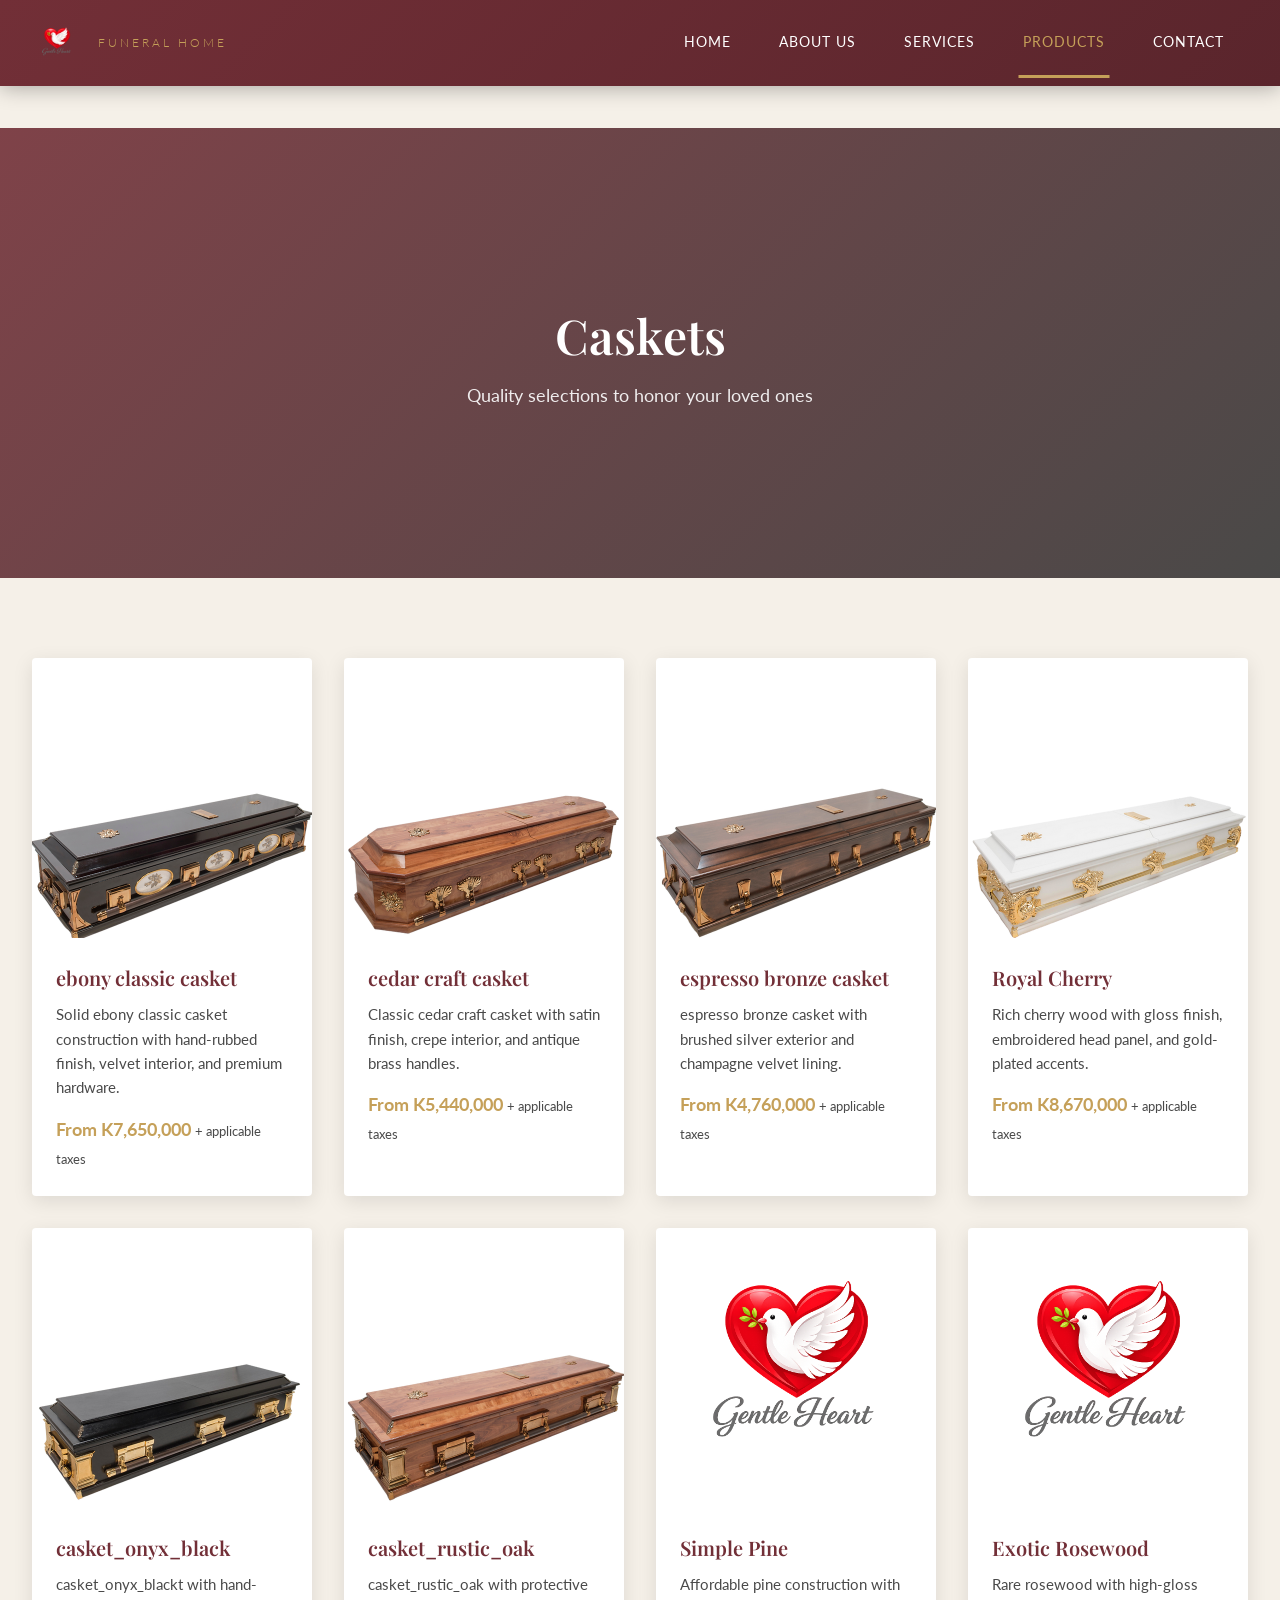
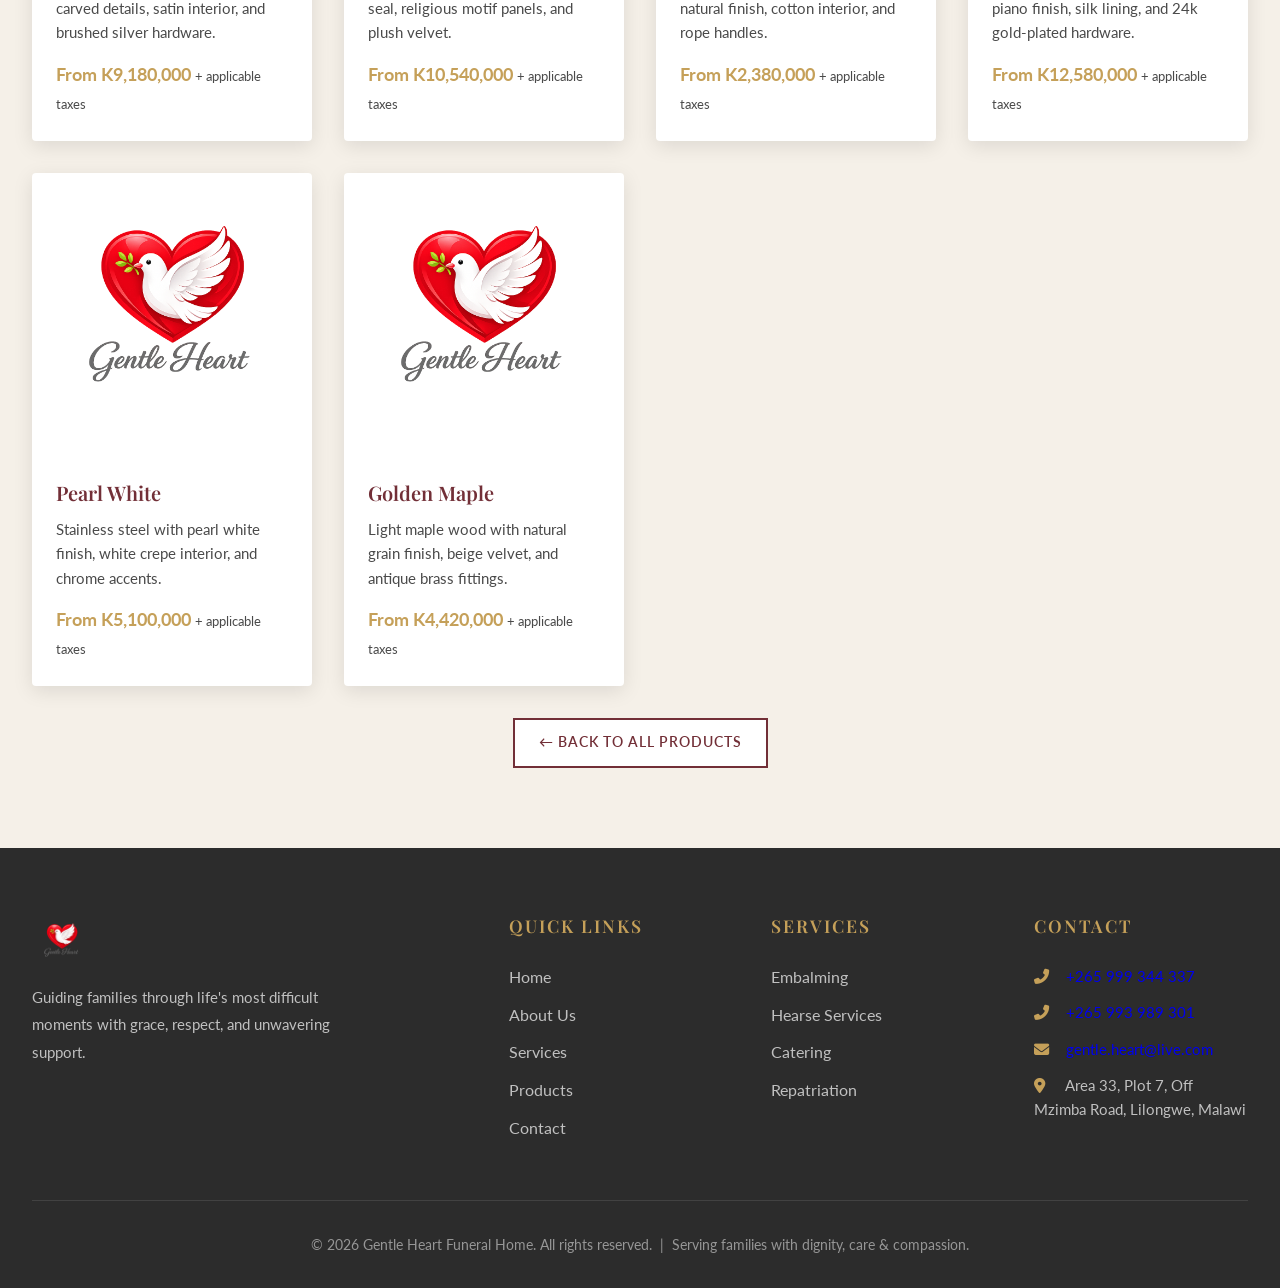
==== caskets.html @ 88a9ce93 "Add files via upload" ====
<!DOCTYPE html>
<html lang="en">
<head>
    <meta charset="UTF-8">
    <meta name="viewport" content="width=device-width, initial-scale=1.0">
    <title>Caskets | Gentle Heart Funeral Home</title>
    <meta name="description" content="Browse our caskets selection. Quality products to honor your loved ones. Gentle Heart Funeral Home, Lilongwe, Malawi.">
    <link href="https://fonts.googleapis.com/css2?family=Playfair+Display:wght@400;500;600;700&family=Lato:wght@300;400;700&display=swap" rel="stylesheet">
    <link rel="stylesheet" href="https://cdnjs.cloudflare.com/ajax/libs/font-awesome/6.4.0/css/all.min.css">
    <link rel="stylesheet" href="style.css">
</head>
<body>

    <!-- ===== QUICK CONTACT BAR ===== -->
    <div class="quick-contact" role="banner">
        <i class="fas fa-phone-alt" aria-hidden="true"></i>
        24-Hour Emergency: <a href="tel:+265999344337">+265 999 344 337</a>
        &nbsp;|&nbsp;
        <i class="fas fa-phone-alt" aria-hidden="true"></i>
        <a href="tel:+265993989301">+265 993 989 301</a>
        &nbsp;|&nbsp;
        <i class="fas fa-envelope" aria-hidden="true"></i>
        <a href="mailto:gentle.heart@live.com">gentle.heart@live.com</a>
    </div>

    <!-- ===== NAVIGATION ===== -->
    <nav class="navbar" role="navigation" aria-label="Main navigation">
        <div class="nav-container">
            <a href="index.html" class="nav-logo" aria-label="Go to Home">
                <img src="logo.png" alt="Gentle Heart Funeral Home Logo" class="nav-logo-img">
                <div class="nav-logo-text">
                    <span>Funeral Home</span>
                </div>
            </a>
            <button class="mobile-menu-btn" onclick="toggleMobileMenu()" aria-label="Toggle navigation menu" aria-expanded="false">
                <i class="fas fa-bars" aria-hidden="true"></i>
            </button>
            <ul class="nav-links" id="navLinks" role="menubar">
                <li role="none"><a href="index.html" role="menuitem" class="">Home</a></li>
                <li role="none"><a href="about.html" role="menuitem" class="">About Us</a></li>
                <li role="none"><a href="services.html" role="menuitem" class="">Services</a></li>
                <li role="none"><a href="products.html" role="menuitem" class="active">Products</a></li>
                <li role="none"><a href="contact.html" role="menuitem" class="">Contact</a></li>
            </ul>
        </div>
    </nav>

    <!-- ===== MAIN CONTENT ===== -->
    
<main role="main">

        <div class="products-hero">
            <div>
                <h1 id="products-title">Caskets</h1>
                <p>Quality selections to honor your loved ones</p>
            </div>
        </div>

        <section class="section" aria-labelledby="caskets-heading">
            <h2 id="caskets-heading" class="sr-only">Caskets</h2>
            <div class="product-category active" role="region">
                <div class="product-grid">
<div class="product-item">
                        <img src="images/casket_ebony_classic.png" alt="Imperial Mahogany casket with rich dark wood finish and brass hardware" loading="lazy" onerror="this.src='https://images.unsplash.com/photo-1544816155-12df9643f363?w=600'">
                        <div class="product-info">
                            <h4>ebony classic casket</h4>
                            <p>Solid ebony classic casket construction with hand-rubbed finish, velvet interior, and premium hardware.</p>
                            <span class="product-price">From K7,650,000 <small>+ applicable taxes</small></span>
                        </div>
                    </div>
                    <div class="product-item">
                        <img src="images/casket_cedar_craft.png" alt="Premier White Oak casket with satin finish and antique brass handles" loading="lazy" onerror="this.src='https://images.unsplash.com/photo-1505576391880-b3f9d713dc4f?w=600'">
                        <div class="product-info">
                            <h4>cedar craft casket</h4>
                            <p>Classic cedar craft casket with satin finish, crepe interior, and antique brass handles.</p>
                            <span class="product-price">From K5,440,000 <small>+ applicable taxes</small></span>
                        </div>
                    </div>
                    <div class="product-item">
                        <img src="images/casket_espresso_bronze.png" alt="Silver Mist Steel casket with brushed silver finish" loading="lazy" onerror="this.src='https://images.unsplash.com/photo-1583912267550-9c9e5f7dfd3f?w=600'">
                        <div class="product-info">
                            <h4>espresso bronze casket</h4>
                            <p>espresso bronze casket with brushed silver exterior and champagne velvet lining.</p>
                            <span class="product-price">From K4,760,000 <small>+ applicable taxes</small></span>
                        </div>
                    </div>
                    <div class="product-item">
                        <img src="images/casket_ivory_gold.png" alt="Royal Cherry casket with rich cherry wood and gold-plated accents" loading="lazy" onerror="this.src='https://images.unsplash.com/photo-1505576391880-b3f9d713dc4f?w=600'">
                        <div class="product-info">
                            <h4>Royal Cherry</h4>
                            <p>Rich cherry wood with gloss finish, embroidered head panel, and gold-plated accents.</p>
                            <span class="product-price">From K8,670,000 <small>+ applicable taxes</small></span>
                        </div>
                    </div>
                    <div class="product-item">
                        <img src="images/casket_onyx_black.png" alt="Heritage Walnut casket with deep brown finish and silver hardware" loading="lazy" onerror="this.src='https://images.unsplash.com/photo-1544816155-12df9643f363?w=600&auto=format&fit=crop&q=80'">
                        <div class="product-info">
                            <h4>casket_onyx_black</h4>
                            <p>casket_onyx_blackt with hand-carved details, satin interior, and brushed silver hardware.</p>
                            <span class="product-price">From K9,180,000 <small>+ applicable taxes</small></span>
                        </div>
                    </div>
                    <div class="product-item">
                        <img src="images/casket_rustic_oak.png" alt="Eternal Bronze casket with copper-bronze finish and religious motifs" loading="lazy" onerror="this.src='https://images.unsplash.com/photo-1583912267550-9c9e5f7dfd3f?w=600&auto=format&fit=crop&q=80'">
                        <div class="product-info">
                            <h4>casket_rustic_oak</h4>
                            <p>casket_rustic_oak with protective seal, religious motif panels, and plush velvet.</p>
                            <span class="product-price">From K10,540,000 <small>+ applicable taxes</small></span>
                        </div>
                    </div>
                    <div class="product-item">
                        <img src="images/logo.png" alt="Simple Pine casket with natural wood grain and rope handles" loading="lazy" onerror="this.src='https://images.unsplash.com/photo-1505576391880-b3f9d713dc4f?w=600&auto=format&fit=crop&q=80'">
                        <div class="product-info">
                            <h4>Simple Pine</h4>
                            <p>Affordable pine construction with natural finish, cotton interior, and rope handles.</p>
                            <span class="product-price">From K2,380,000 <small>+ applicable taxes</small></span>
                        </div>
                    </div>
                    <div class="product-item">
                        <img src="images/logo.png" alt="Exotic Rosewood casket with rare wood grain and gold handles" loading="lazy" onerror="this.src='https://images.unsplash.com/photo-1544816155-12df9643f363?w=600&auto=format&fit=crop&q=80'">
                        <div class="product-info">
                            <h4>Exotic Rosewood</h4>
                            <p>Rare rosewood with high-gloss piano finish, silk lining, and 24k gold-plated hardware.</p>
                            <span class="product-price">From K12,580,000 <small>+ applicable taxes</small></span>
                        </div>
                    </div>
                    <div class="product-item">
                        <img src="images/logo.png" alt="Pearl White casket with pristine white finish and chrome accents" loading="lazy" onerror="this.src='https://images.unsplash.com/photo-1583912267550-9c9e5f7dfd3f?w=600&auto=format&fit=crop&q=80'">
                        <div class="product-info">
                            <h4>Pearl White</h4>
                            <p>Stainless steel with pearl white finish, white crepe interior, and chrome accents.</p>
                            <span class="product-price">From K5,100,000 <small>+ applicable taxes</small></span>
                        </div>
                    </div>
                    <div class="product-item">
                        <img src="images/logo.png" alt="Golden Maple casket with light wood finish and brass fittings" loading="lazy" onerror="this.src='https://images.unsplash.com/photo-1505576391880-b3f9d713dc4f?w=600&auto=format&fit=crop&q=80'">
                        <div class="product-info">
                            <h4>Golden Maple</h4>
                            <p>Light maple wood with natural grain finish, beige velvet, and antique brass fittings.</p>
                            <span class="product-price">From K4,420,000 <small>+ applicable taxes</small></span>
                        </div>
                    </div>
                </div>
                </div>
            </div>
            <div style="text-align: center; margin-top: 2rem;">
                <a href="products.html" class="product-tab" style="display: inline-block; text-decoration: none; padding: 0.75rem 1.5rem;">&larr; Back to All Products</a>
            </div>
        </section>

    </main>


    <!-- ===== FOOTER ===== -->
    <footer class="footer" role="contentinfo">
        <div class="footer-content">
            <div class="footer-brand">
                <img src="logo.png" alt="Gentle Heart Funeral Home Logo" style="height: 60px; width: auto; margin-bottom: 12px;">
                <p>Guiding families through life's most difficult moments with grace, respect, and unwavering support.</p>
            </div>
            <div>
                <h4>Quick Links</h4>
                <ul class="footer-links">
                    <li><a href="index.html">Home</a></li>
                    <li><a href="about.html">About Us</a></li>
                    <li><a href="services.html">Services</a></li>
                    <li><a href="products.html">Products</a></li>
                    <li><a href="contact.html">Contact</a></li>
                </ul>
            </div>
            <div>
                <h4>Services</h4>
                <ul class="footer-links">
                    <li><a href="services.html">Embalming</a></li>
                    <li><a href="services.html">Hearse Services</a></li>
                    <li><a href="services.html">Catering</a></li>
                    <li><a href="services.html">Repatriation</a></li>
                </ul>
            </div>
            <div>
                <h4>Contact</h4>
                <div class="footer-contact">
                    <p><i class="fas fa-phone-alt" aria-hidden="true"></i> <a href="tel:+265999344337">+265 999 344 337</a></p>
                    <p><i class="fas fa-phone-alt" aria-hidden="true"></i> <a href="tel:+265993989301">+265 993 989 301</a></p>
                    <p><i class="fas fa-envelope" aria-hidden="true"></i> <a href="mailto:gentle.heart@live.com">gentle.heart@live.com</a></p>
                    <p><i class="fas fa-map-marker-alt" aria-hidden="true"></i> Area 33, Plot 7, Off Mzimba Road, Lilongwe, Malawi</p>
                </div>
            </div>
        </div>
        <div class="footer-bottom">
            &copy; 2026 Gentle Heart Funeral Home. All rights reserved. &nbsp;|&nbsp; Serving families with dignity, care &amp; compassion.
        </div>
    </footer>

    <script>
        /**
         * Toggle mobile navigation menu
         */
        function toggleMobileMenu() {
            const navLinks = document.getElementById('navLinks');
            const menuBtn = document.querySelector('.mobile-menu-btn');
            if (navLinks) {
                const isActive = navLinks.classList.toggle('active');
                if (menuBtn) {
                    menuBtn.setAttribute('aria-expanded', isActive ? 'true' : 'false');
                }
            }
        }

        // Close mobile menu on escape key
        document.addEventListener('keydown', function(event) {
            if (event.key === 'Escape') {
                const navLinks = document.getElementById('navLinks');
                if (navLinks && navLinks.classList.contains('active')) {
                    navLinks.classList.remove('active');
                    const menuBtn = document.querySelector('.mobile-menu-btn');
                    if (menuBtn) {
                        menuBtn.setAttribute('aria-expanded', 'false');
                    }
                }
            }
        });


    </script>
</body>
</html>
---- style.css ----
/* ===== CSS Variables ===== */
:root {
    --burgundy: #722F37;
    --burgundy-dark: #5a252c;
    --burgundy-light: #8B3A42;
    --gold: #C5A059;
    --gold-light: #D4B76A;
    --cream: #F5F0E8;
    --cream-dark: #E8E0D4;
    --charcoal: #2C2C2C;
    --charcoal-light: #4A4A4A;
    --white: #FFFFFF;
    --shadow: rgba(0,0,0,0.1);
    --transition: 0.3s ease;
    --border-radius: 0;
    --font-serif: 'Playfair Display', serif;
    --font-sans: 'Lato', sans-serif;
}

/* ===== Reset & Base ===== */
* {
    margin: 0;
    padding: 0;
    box-sizing: border-box;
}

body {
    font-family: var(--font-sans);
    background-color: var(--cream);
    color: var(--charcoal);
    line-height: 1.6;
    overflow-x: hidden;
}

h1, h2, h3, h4, h5, h6 {
    font-family: var(--font-serif);
    font-weight: 600;
}

a {
    text-decoration: none;
}

img {
    max-width: 100%;
    height: auto;
    display: block;
}

/* ===== Utility ===== */
.sr-only {
    position: absolute;
    width: 1px;
    height: 1px;
    padding: 0;
    margin: -1px;
    overflow: hidden;
    clip: rect(0, 0, 0, 0);
    border: 0;
}

/* ===== Logo Images ===== */
.nav-logo img {
    height: 50px;
    width: auto;
    object-fit: contain;
    display: block;
}

.footer-brand img {
    height: 60px;
    width: auto;
    object-fit: contain;
    margin-bottom: 1rem;
    display: block;
}

/* ===== Navigation ===== */
.navbar {
    background: linear-gradient(135deg, var(--burgundy) 0%, var(--burgundy-dark) 100%);
    padding: 0;
    position: fixed;
    width: 100%;
    top: 0;
    z-index: 1000;
    box-shadow: 0 2px 20px rgba(0,0,0,0.3);
}

.nav-container {
    max-width: 1400px;
    margin: 0 auto;
    display: flex;
    justify-content: space-between;
    align-items: center;
    padding: 0.5rem 2rem;
}

.nav-logo {
    display: flex;
    align-items: center;
    gap: 1rem;
    color: var(--white);
}

.nav-logo i {
    font-size: 2rem;
    color: var(--gold);
}

.nav-logo-text {
    color: var(--white);
    font-family: var(--font-serif);
    font-size: 1.5rem;
    font-weight: 600;
}

.nav-logo-text span {
    display: block;
    font-size: 0.75rem;
    font-family: var(--font-sans);
    font-weight: 300;
    letter-spacing: 3px;
    text-transform: uppercase;
    color: var(--gold);
}

.nav-links {
    display: flex;
    list-style: none;
    gap: 0;
}

.nav-links li {
    position: relative;
}

.nav-links a {
    color: var(--white);
    text-decoration: none;
    padding: 1.5rem 1.5rem;
    display: block;
    font-weight: 400;
    letter-spacing: 1px;
    text-transform: uppercase;
    font-size: 0.85rem;
    transition: all var(--transition);
    position: relative;
}

.nav-links a::after {
    content: '';
    position: absolute;
    bottom: 0;
    left: 50%;
    width: 0;
    height: 3px;
    background: var(--gold);
    transition: all var(--transition);
    transform: translateX(-50%);
}

.nav-links a:hover,
.nav-links a.active {
    color: var(--gold);
}

.nav-links a:hover::after,
.nav-links a.active::after {
    width: 70%;
}

/* ===== Mobile Menu ===== */
.mobile-menu-btn {
    display: none;
    background: none;
    border: none;
    color: var(--white);
    font-size: 1.5rem;
    cursor: pointer;
    padding: 0.5rem;
}

/* ===== Main Layout ===== */
main {
    padding-top: 80px;
    min-height: 100vh;
    animation: fadeIn 0.5s ease;
}

@keyframes fadeIn {
    from { opacity: 0; transform: translateY(20px); }
    to { opacity: 1; transform: translateY(0); }
}

/* ===== Quick Contact Bar ===== */
.quick-contact {
    background: var(--burgundy-dark);
    color: var(--white);
    padding: 0.75rem 2rem;
    text-align: center;
    font-size: 0.95rem;
}

.quick-contact a {
    color: var(--gold);
    text-decoration: none;
    font-weight: 700;
}

.quick-contact a:hover {
    text-decoration: underline;
}

/* ===== Hero Section ===== */
.hero {
    background: linear-gradient(135deg, rgba(114, 47, 55, 0.95) 0%, rgba(44, 44, 44, 0.9) 100%),
                url('https://images.unsplash.com/photo-1506905925346-21bda4d32df4?w=1920') center/cover;
    min-height: 90vh;
    display: flex;
    align-items: center;
    justify-content: center;
    text-align: center;
    color: var(--white);
    position: relative;
    overflow: hidden;
}

.hero::before {
    content: '';
    position: absolute;
    top: 0;
    left: 0;
    right: 0;
    bottom: 0;
    background: url("data:image/svg+xml,%3Csvg width='60' height='60' viewBox='0 0 60 60' xmlns='http://www.w3.org/2000/svg'%3E%3Cg fill='none' fill-rule='evenodd'%3E%3Cg fill='%23ffffff' fill-opacity='0.03'%3E%3Cpath d='M36 34v-4h-2v4h-4v2h4v4h2v-4h4v-2h-4zm0-30V0h-2v4h-4v2h4v4h2V6h4V4h-4zM6 34v-4H4v4H0v2h4v4h2v-4h4v-2H6zM6 4V0H4v4H0v2h4v4h2V6h4V4H6z'/%3E%3C/g%3E%3C/g%3E%3C/svg%3E");
    opacity: 0.5;
    pointer-events: none;
}

.hero-content {
    position: relative;
    z-index: 2;
    max-width: 900px;
    padding: 2rem;
}

.hero h1 {
    font-size: clamp(2rem, 5vw, 3.5rem);
    margin-bottom: 1rem;
    font-weight: 700;
    letter-spacing: 2px;
}

.hero h1 span {
    color: var(--gold);
}

.hero p {
    font-size: clamp(1rem, 1.5vw, 1.25rem);
    font-weight: 300;
    margin-bottom: 2rem;
    opacity: 0.9;
    letter-spacing: 1px;
    max-width: 700px;
    margin-left: auto;
    margin-right: auto;
}

.hero-divider {
    width: 100px;
    height: 3px;
    background: var(--gold);
    margin: 1.5rem auto;
}

/* ===== Buttons ===== */
.btn {
    display: inline-block;
    padding: 1rem 2.5rem;
    background: var(--gold);
    color: var(--charcoal);
    text-decoration: none;
    font-weight: 700;
    letter-spacing: 2px;
    text-transform: uppercase;
    border: 2px solid var(--gold);
    transition: all var(--transition);
    cursor: pointer;
    font-size: 0.9rem;
    font-family: var(--font-sans);
}

.btn:hover {
    background: transparent;
    color: var(--gold);
    transform: translateY(-2px);
    box-shadow: 0 10px 30px rgba(0,0,0,0.3);
}

.btn:focus-visible {
    outline: 3px solid var(--gold);
    outline-offset: 2px;
}

.btn-outline {
    background: transparent;
    color: var(--gold);
    margin-left: 1rem;
}

.btn-outline:hover {
    background: var(--gold);
    color: var(--charcoal);
}

.btn-block {
    width: 100%;
}

/* ===== Sections ===== */
.section {
    padding: 5rem 2rem;
    max-width: 1400px;
    margin: 0 auto;
}

.section-header {
    text-align: center;
    margin-bottom: 4rem;
}

.section-header h2 {
    font-size: clamp(1.8rem, 3vw, 2.5rem);
    color: var(--burgundy);
    margin-bottom: 1rem;
    position: relative;
    display: inline-block;
}

.section-header h2::after {
    content: '';
    position: absolute;
    bottom: -10px;
    left: 50%;
    transform: translateX(-50%);
    width: 60px;
    height: 3px;
    background: var(--gold);
}

.section-header p {
    color: var(--charcoal-light);
    font-size: 1.1rem;
    margin-top: 1.5rem;
    max-width: 600px;
    margin-left: auto;
    margin-right: auto;
}

/* ===== Cards Grid ===== */
.cards-grid {
    display: grid;
    grid-template-columns: repeat(auto-fit, minmax(280px, 1fr));
    gap: 2rem;
}

/* ===== Service Cards ===== */
.service-card {
    display: flex;
    flex-direction: column;
    background: var(--white);
    padding: 3rem 2rem;
    text-align: center;
    box-shadow: 0 5px 20px var(--shadow);
    transition: all var(--transition);
    border-top: 4px solid var(--gold);
}

.service-card:hover {
    transform: translateY(-5px);
    box-shadow: 0 15px 40px rgba(0,0,0,0.15);
}

.service-card:focus-within {
    outline: 3px solid var(--gold);
    outline-offset: 2px;
}

.service-icon {
    font-size: 3rem;
    color: var(--burgundy);
    margin-bottom: 1.5rem;
    height: 80px;
    display: flex;
    align-items: center;
    justify-content: center;
}

.service-icon img {
    max-height: 100%;
    width: auto;
    object-fit: contain;
}

.service-card h3 {
    color: var(--burgundy);
    font-size: 1.5rem;
    margin-bottom: 1rem;
}

.service-card p {
    color: var(--charcoal-light);
    line-height: 1.8;
    flex-grow: 1;
}

/* ===== Testimonials ===== */
.testimonials {
    background: var(--white);
    padding: 5rem 2rem;
}

.testimonial-grid {
    display: grid;
    grid-template-columns: repeat(auto-fit, minmax(300px, 1fr));
    gap: 2rem;
    max-width: 1200px;
    margin: 0 auto;
}

.testimonial {
    background: var(--cream);
    padding: 2rem;
    position: relative;
    font-style: italic;
    color: var(--charcoal-light);
    border-radius: 4px;
}

.testimonial::before {
    content: '"';
    font-size: 4rem;
    color: var(--gold);
    position: absolute;
    top: -10px;
    left: 15px;
    font-family: var(--font-serif);
    opacity: 0.5;
    line-height: 1;
}

.testimonial-author {
    margin-top: 1rem;
    font-style: normal;
    font-weight: 700;
    color: var(--burgundy);
}

/* ===== CTA Section ===== */
.cta-section {
    background: linear-gradient(135deg, var(--burgundy) 0%, var(--burgundy-dark) 100%);
    color: var(--white);
    text-align: center;
    padding: 4rem 2rem;
}

.cta-section h2 {
    font-size: clamp(1.8rem, 3vw, 2.5rem);
    margin-bottom: 1rem;
}

.cta-section p {
    font-size: 1.1rem;
    opacity: 0.9;
    margin-bottom: 2rem;
    max-width: 600px;
    margin-left: auto;
    margin-right: auto;
}

.cta-section .btn {
    background: var(--white);
    color: var(--burgundy);
    border-color: var(--white);
}

.cta-section .btn:hover {
    background: transparent;
    color: var(--white);
}

/* ===== Page Heroes ===== */
.about-hero,
.products-hero,
.services-hero,
.contact-hero {
    background: linear-gradient(135deg, rgba(114, 47, 55, 0.9) 0%, rgba(44, 44, 44, 0.85) 100%),
                url('https://images.unsplash.com/photo-1519834785169-98be25ec3f84?w=1920') center/cover;
    min-height: 50vh;
    display: flex;
    align-items: center;
    justify-content: center;
    color: var(--white);
    text-align: center;
    padding: 2rem;
}

.about-hero h1,
.products-hero h1,
.services-hero h1,
.contact-hero h1 {
    font-size: clamp(2rem, 4vw, 3rem);
}

.about-hero p,
.products-hero p,
.services-hero p,
.contact-hero p {
    font-size: 1.1rem;
    opacity: 0.9;
    margin-top: 0.5rem;
}

/* ===== About Content ===== */
.about-content {
    display: grid;
    grid-template-columns: 1fr 1fr;
    gap: 4rem;
    align-items: center;
    max-width: 1200px;
    margin: 0 auto;
    padding: 5rem 2rem;
}

.about-text h3 {
    color: var(--burgundy);
    font-size: clamp(1.5rem, 2.5vw, 2rem);
    margin-bottom: 1.5rem;
}

.about-text p {
    color: var(--charcoal-light);
    line-height: 1.9;
    margin-bottom: 1.5rem;
    font-size: 1.05rem;
}

.about-image {
    position: relative;
}

.about-image img {
    width: 100%;
    box-shadow: 0 20px 40px rgba(0,0,0,0.2);
}

.about-image::before {
    content: '';
    position: absolute;
    top: -20px;
    left: -20px;
    right: 20px;
    bottom: 20px;
    border: 3px solid var(--gold);
    z-index: -1;
}

/* ===== Values Grid ===== */
.values-grid {
    display: grid;
    grid-template-columns: repeat(auto-fit, minmax(200px, 1fr));
    gap: 2rem;
    max-width: 1200px;
    margin: 0 auto;
    padding: 0 2rem 5rem;
}

.value-item {
    text-align: center;
    padding: 2rem;
    background: var(--white);
    box-shadow: 0 5px 15px var(--shadow);
    transition: transform var(--transition);
}

.value-item:hover {
    transform: translateY(-4px);
}

.value-item i {
    font-size: 2.5rem;
    color: var(--gold);
    margin-bottom: 1rem;
}

.value-item h4 {
    color: var(--burgundy);
    margin-bottom: 0.5rem;
}
.values-section {background: var(--white);
padding: 5rem 2rem }

/* ===== Service Detail ===== */
.service-detail {
    display: grid;
    grid-template-columns: 1fr 1fr;
    gap: 4rem;
    align-items: center;
    max-width: 1200px;
    margin: 0 auto;
    padding: 4rem 2rem;
}

.service-detail:nth-child(even) {
    direction: rtl;
}

.service-detail:nth-child(even)>* {
    direction: ltr;
}

.service-detail-img {
    overflow: hidden;
    box-shadow: 0 20px 40px rgba(0,0,0,0.2);
    border-radius: 4px;
}

.service-detail-img img {
    width: 100%;
    height: 400px;
    object-fit: cover;
    transition: transform 0.5s ease;
}

.service-detail:hover .service-detail-img img {
    transform: scale(1.05);
}

.service-detail-content h3 {
    color: var(--burgundy);
    font-size: clamp(1.5rem, 2.5vw, 2rem);
    margin-bottom: 1rem;
}

.service-detail-content p {
    color: var(--charcoal-light);
    line-height: 1.9;
    margin-bottom: 1.5rem;
}

.service-features {
    list-style: none;
}

.service-features li {
    padding: 0.5rem 0;
    color: var(--charcoal-light);
    position: relative;
    padding-left: 1.5rem;
}

.service-features li::before {
    content: '✦';
    position: absolute;
    left: 0;
    color: var(--gold);
}

/* ===== Products ===== */
.product-tabs {
    display: flex;
    justify-content: center;
    gap: 1rem;
    margin-bottom: 3rem;
    flex-wrap: wrap;
}

.product-tab {
    padding: 0.75rem 2rem;
    background: var(--white);
    border: 2px solid var(--burgundy);
    color: var(--burgundy);
    cursor: pointer;
    font-weight: 600;
    letter-spacing: 1px;
    text-transform: uppercase;
    transition: all var(--transition);
    font-family: var(--font-sans);
    font-size: 0.85rem;
}

.product-tab:hover,
.product-tab.active {
    background: var(--burgundy);
    color: var(--white);
}

.product-tab:focus-visible {
    outline: 3px solid var(--gold);
    outline-offset: 2px;
}

.product-category {
    display: none;
}

.product-category.active {
    display: block;
    animation: fadeIn 0.5s ease;
}

.product-grid {
    display: grid;
    grid-template-columns: repeat(auto-fill, minmax(280px, 1fr));
    gap: 2rem;
}

.product-item {
    background: var(--white);
    overflow: hidden;
    box-shadow: 0 5px 20px var(--shadow);
    transition: all var(--transition);
    border-radius: 4px;
}

.product-item:hover {
    transform: translateY(-5px);
    box-shadow: 0 15px 40px rgba(0,0,0,0.15);
}

.product-item img {
    width: 100%;
    height: 280px;
    object-fit: cover;
    transition: transform 0.5s ease;
}

.product-item:hover img {
    transform: scale(1.03);
}

.product-info {
    padding: 1.5rem;
}

.product-info h4 {
    color: var(--burgundy);
    font-size: 1.25rem;
    margin-bottom: 0.5rem;
}

.product-info p {
    color: var(--charcoal-light);
    font-size: 0.95rem;
    margin-bottom: 1rem;
}

.product-price {
    color: var(--gold);
    font-weight: 700;
    font-size: 1.1rem;
    display: block;
}

.product-price small {
    font-weight: 400;
    font-size: 0.8rem;
    color: var(--charcoal-light);
}

/* ===== Contact ===== */
.contact-section {
    display: grid;
    grid-template-columns: 1fr 1fr;
    gap: 4rem;
    max-width: 1200px;
    margin: 0 auto;
    padding: 5rem 2rem;
}

.contact-info h3 {
    color: var(--burgundy);
    font-size: 1.75rem;
    margin-bottom: 1.5rem;
}

.contact-item {
    display: flex;
    align-items: flex-start;
    gap: 1rem;
    margin-bottom: 1.5rem;
}

.contact-item i {
    color: var(--gold);
    font-size: 1.25rem;
    margin-top: 0.25rem;
    width: 24px;
    flex-shrink: 0;
    text-align: center;
}

.contact-item div strong {
    color: var(--burgundy);
    display: block;
    margin-bottom: 0.25rem;
}

.contact-item div p {
    color: var(--charcoal-light);
}

.contact-form {
    background: var(--white);
    padding: 3rem;
    box-shadow: 0 10px 30px var(--shadow);
    border-radius: 4px;
}

.form-group {
    margin-bottom: 1.5rem;
}

.form-group label {
    display: block;
    color: var(--burgundy);
    font-weight: 600;
    margin-bottom: 0.5rem;
    text-transform: uppercase;
    font-size: 0.85rem;
    letter-spacing: 1px;
}

.form-group input,
.form-group textarea,
.form-group select {
    width: 100%;
    padding: 1rem;
    border: 2px solid var(--cream-dark);
    background: var(--cream);
    font-family: var(--font-sans);
    font-size: 1rem;
    color: var(--charcoal);
    transition: border-color var(--transition);
    border-radius: 4px;
}

.form-group input:focus,
.form-group textarea:focus,
.form-group select:focus {
    outline: none;
    border-color: var(--gold);
}

.form-group textarea {
    resize: vertical;
    min-height: 120px;
}

/* ===== Footer ===== */
.footer {
    background: var(--charcoal);
    color: var(--white);
    padding: 4rem 2rem 2rem;
}

.footer-content {
    max-width: 1400px;
    margin: 0 auto;
    display: grid;
    grid-template-columns: 2fr 1fr 1fr 1fr;
    gap: 3rem;
}

.footer-brand i {
    font-size: 2.5rem;
    color: var(--gold);
    margin-bottom: 1rem;
}

.footer-brand p {
    color: rgba(255,255,255,0.7);
    line-height: 1.8;
    font-size: 0.95rem;
    max-width: 350px;
}

.footer h4 {
    color: var(--gold);
    margin-bottom: 1.5rem;
    font-size: 1.1rem;
    text-transform: uppercase;
    letter-spacing: 2px;
}

.footer-links {
    list-style: none;
}

.footer-links li {
    margin-bottom: 0.75rem;
}

.footer-links a {
    color: rgba(255,255,255,0.7);
    text-decoration: none;
    transition: color var(--transition);
}

.footer-links a:hover {
    color: var(--gold);
}

.footer-links a:focus-visible {
    outline: 2px solid var(--gold);
    outline-offset: 2px;
}

.footer-contact p {
    color: rgba(255,255,255,0.7);
    margin-bottom: 0.75rem;
    font-size: 0.95rem;
}

.footer-contact i {
    color: var(--gold);
    margin-right: 0.5rem;
    width: 20px;
}

.footer-bottom {
    max-width: 1400px;
    margin: 3rem auto 0;
    padding-top: 2rem;
    border-top: 1px solid rgba(255,255,255,0.1);
    text-align: center;
    color: rgba(255,255,255,0.5);
    font-size: 0.9rem;
}

/* ===== Map Container ===== */
.map-container {
    margin-top: 2rem;
    border-radius: 4px;
    overflow: hidden;
}

.map-container iframe {
    width: 100%;
    height: 250px;
    border: 0;
    display: block;
}

/* ===== Responsive ===== */
@media (max-width: 992px) {
    .about-content,
    .service-detail,
    .contact-section {
        grid-template-columns: 1fr;
    }

    .service-detail:nth-child(even) {
        direction: ltr;
    }

    .values-grid {
        grid-template-columns: repeat(2, 1fr);
    }

    .footer-content {
        grid-template-columns: repeat(2, 1fr);
    }

    .about-image::before {
        display: none;
    }
}

@media (max-width: 768px) {
    .nav-links {
        display: none;
        position: absolute;
        top: 100%;
        left: 0;
        right: 0;
        background: var(--burgundy-dark);
        flex-direction: column;
    }

    .nav-links.active {
        display: flex;
    }

    .nav-links a {
        padding: 1rem 2rem;
        border-bottom: 1px solid rgba(255,255,255,0.1);
    }

    .mobile-menu-btn {
        display: block;
    }

    .btn-outline {
        margin-left: 0;
        margin-top: 1rem;
    }

    .values-grid {
        grid-template-columns: 1fr;
    }

    .footer-content {
        grid-template-columns: 1fr;
        text-align: center;
    }

    .footer-brand p {
        margin-left: auto;
        margin-right: auto;
    }

    .contact-section {
        padding: 3rem 1rem;
    }

    .contact-form {
        padding: 2rem 1.5rem;
    }

    .service-detail {
        padding: 2rem 1rem;
    }

    .section {
        padding: 3rem 1rem;
    }

    .quick-contact {
        font-size: 0.85rem;
        padding: 0.5rem 1rem;
    }

    .quick-contact br {
        display: none;
    }

    .product-tabs {
        gap: 0.5rem;
    }

    .product-tab {
        padding: 0.5rem 1rem;
        font-size: 0.75rem;
    }
}

@media (max-width: 480px) {
    .nav-logo-text {
        font-size: 1.1rem;
    }

    .nav-logo-text span {
        font-size: 0.6rem;
    }

    .nav-logo i {
        font-size: 1.5rem;
    }

    .hero h1 {
        font-size: 1.6rem;
    }

    .service-card {
        padding: 2rem 1rem;
    }

    .testimonial-grid {
        grid-template-columns: 1fr;
    }
}

/* ===== Reduced Motion ===== */
@media (prefers-reduced-motion: reduce) {
    *,
    *::before,
    *::after {
        animation-duration: 0.01ms !important;
        animation-iteration-count: 1 !important;
        transition-duration: 0.01ms !important;
    }
}

/* ===== Print Styles ===== */
@media print {
    .navbar,
    .quick-contact,
    .footer {
        display: none;
    }

    main {
        padding-top: 0;
    }

    .hero {
        min-height: auto;
        padding: 2rem;
        background: var(--burgundy);
    }

    .btn {
        display: none;
    }
}
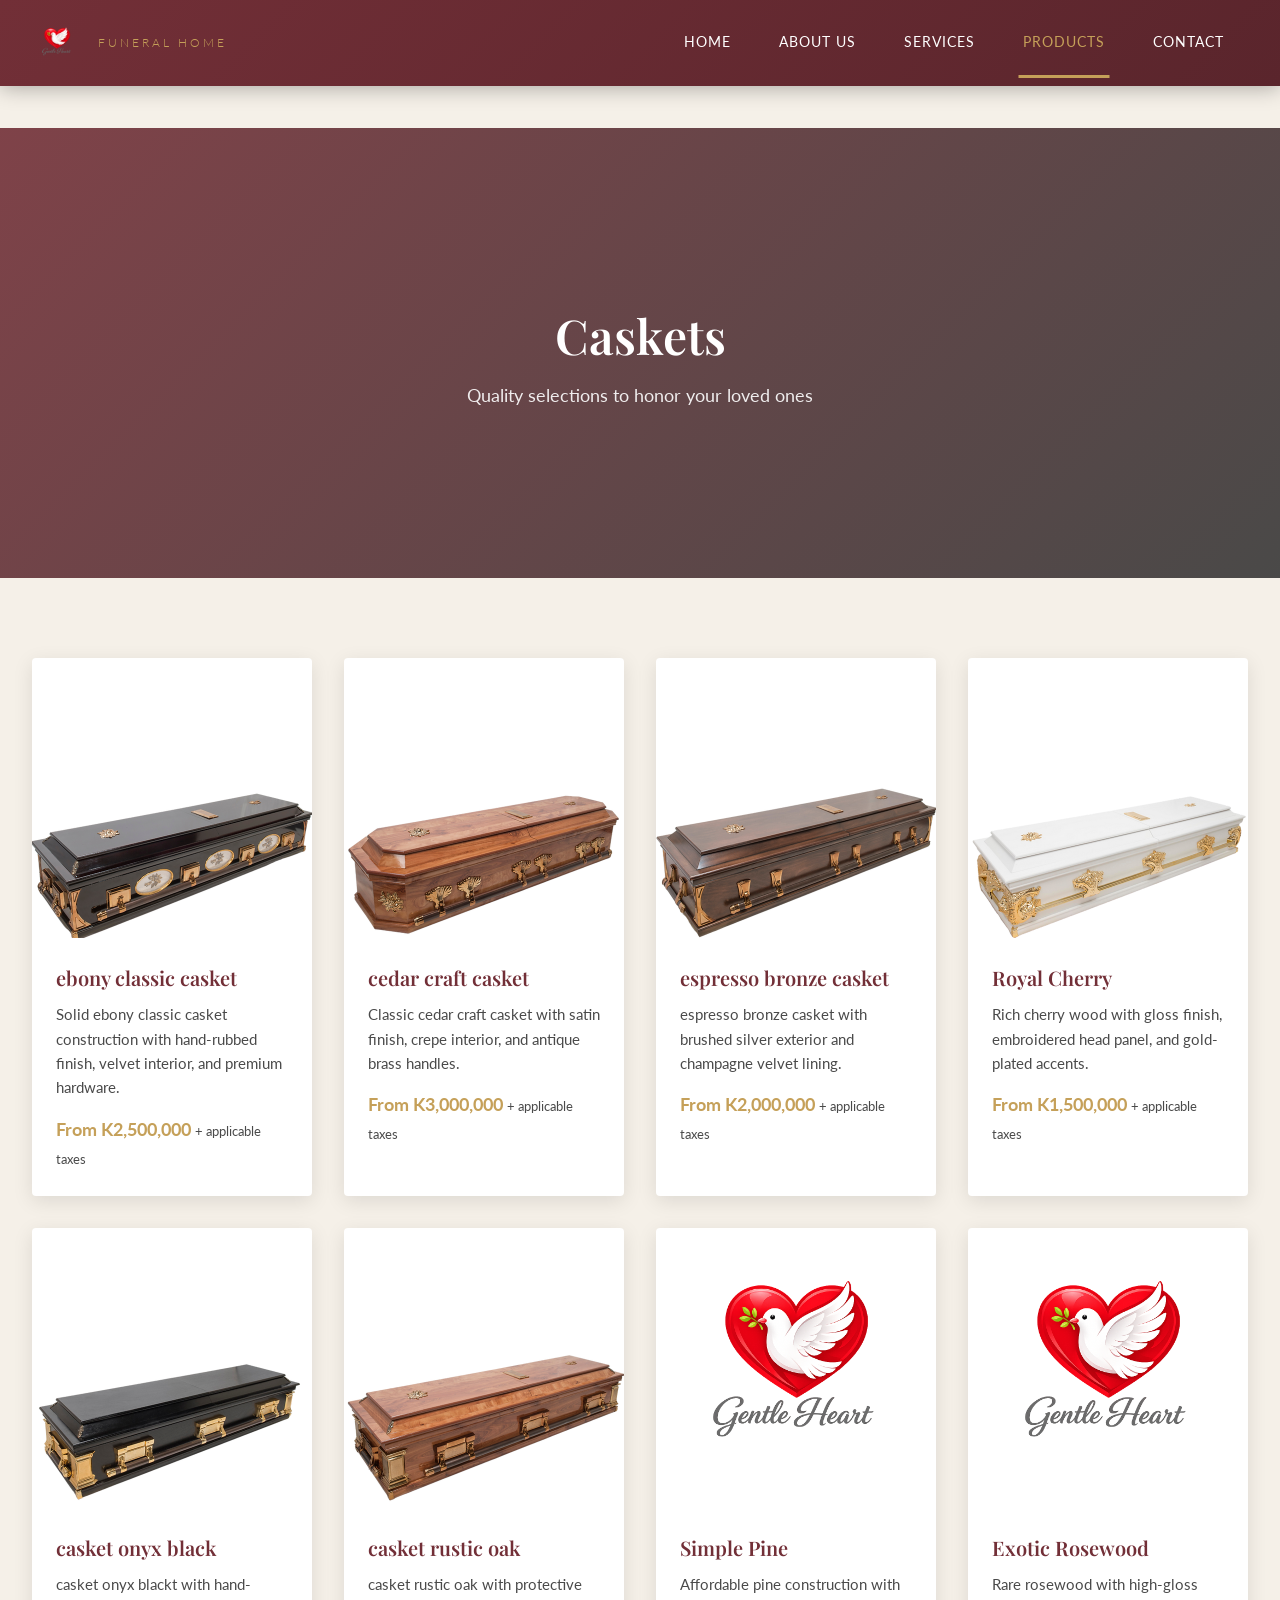
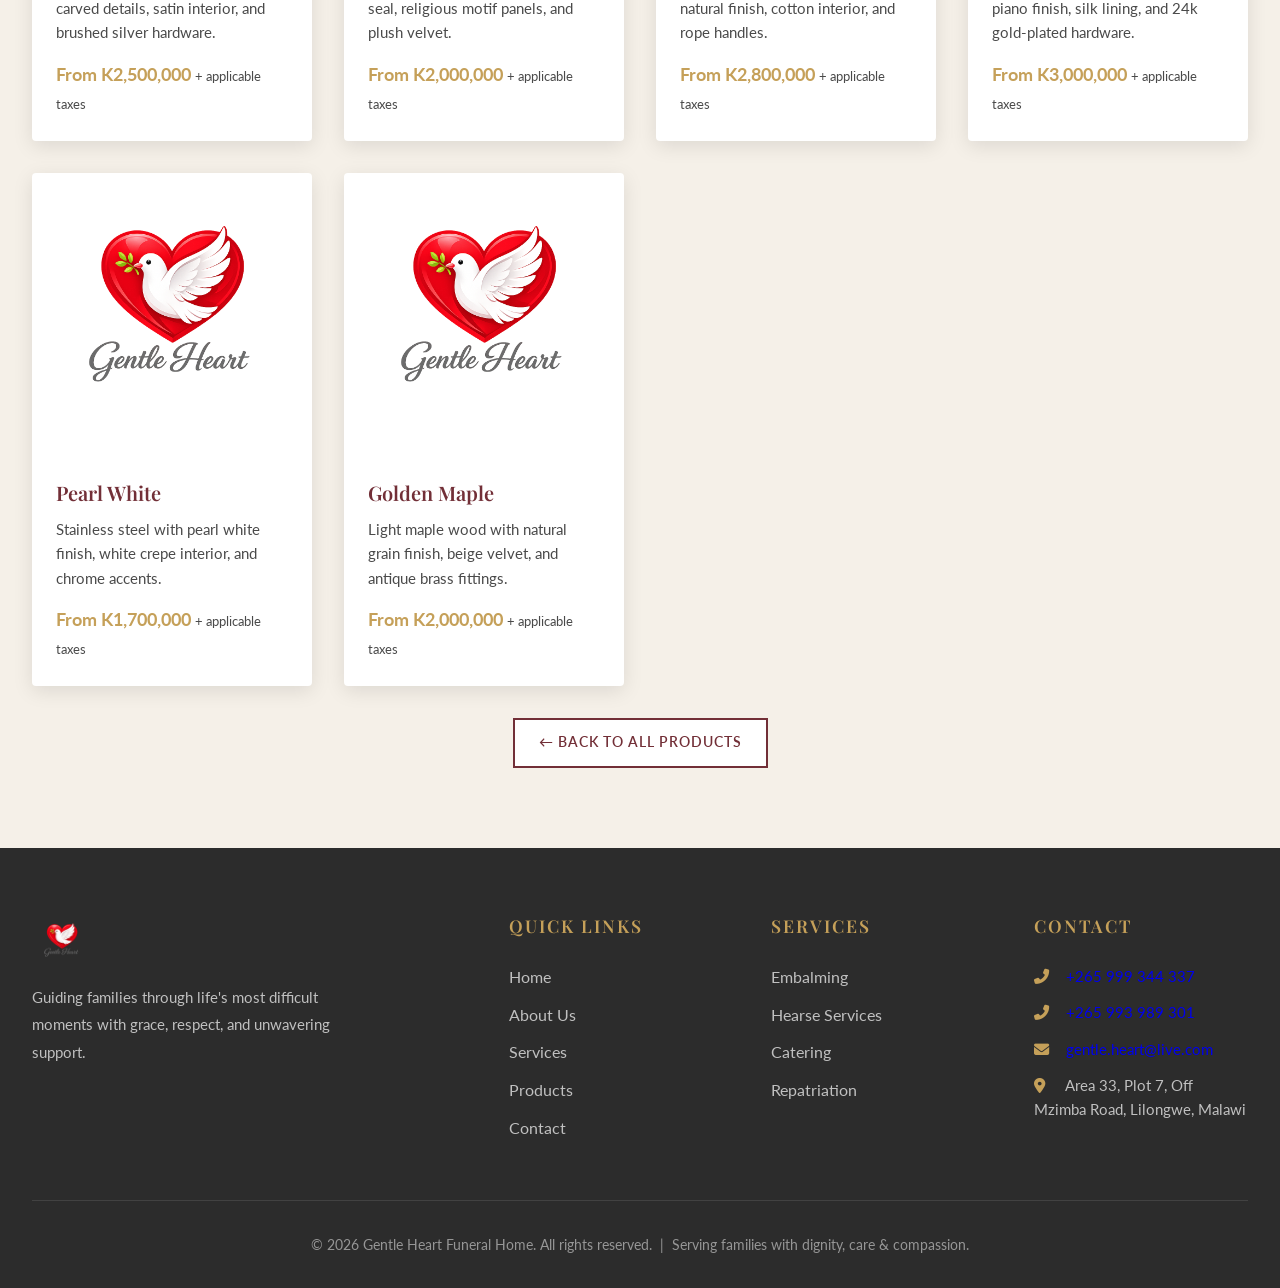
==== commit 9a1ef011: "Add files via upload" ====
--- a/caskets.html
+++ b/caskets.html
@@ -65,7 +65,7 @@
                         <div class="product-info">
                             <h4>ebony classic casket</h4>
                             <p>Solid ebony classic casket construction with hand-rubbed finish, velvet interior, and premium hardware.</p>
-                            <span class="product-price">From K7,650,000 <small>+ applicable taxes</small></span>
+                            <span class="product-price">From K2,500,000 <small>+ applicable taxes</small></span>
                         </div>
                     </div>
                     <div class="product-item">
@@ -73,7 +73,7 @@
                         <div class="product-info">
                             <h4>cedar craft casket</h4>
                             <p>Classic cedar craft casket with satin finish, crepe interior, and antique brass handles.</p>
-                            <span class="product-price">From K5,440,000 <small>+ applicable taxes</small></span>
+                            <span class="product-price">From K3,000,000 <small>+ applicable taxes</small></span>
                         </div>
                     </div>
                     <div class="product-item">
@@ -81,7 +81,7 @@
                         <div class="product-info">
                             <h4>espresso bronze casket</h4>
                             <p>espresso bronze casket with brushed silver exterior and champagne velvet lining.</p>
-                            <span class="product-price">From K4,760,000 <small>+ applicable taxes</small></span>
+                            <span class="product-price">From K2,000,000 <small>+ applicable taxes</small></span>
                         </div>
                     </div>
                     <div class="product-item">
@@ -89,23 +89,23 @@
                         <div class="product-info">
                             <h4>Royal Cherry</h4>
                             <p>Rich cherry wood with gloss finish, embroidered head panel, and gold-plated accents.</p>
-                            <span class="product-price">From K8,670,000 <small>+ applicable taxes</small></span>
+                            <span class="product-price">From K1,500,000 <small>+ applicable taxes</small></span>
                         </div>
                     </div>
                     <div class="product-item">
                         <img src="images/casket_onyx_black.png" alt="Heritage Walnut casket with deep brown finish and silver hardware" loading="lazy" onerror="this.src='https://images.unsplash.com/photo-1544816155-12df9643f363?w=600&auto=format&fit=crop&q=80'">
                         <div class="product-info">
-                            <h4>casket_onyx_black</h4>
-                            <p>casket_onyx_blackt with hand-carved details, satin interior, and brushed silver hardware.</p>
-                            <span class="product-price">From K9,180,000 <small>+ applicable taxes</small></span>
+                            <h4>casket onyx black</h4>
+                            <p>casket onyx blackt with hand-carved details, satin interior, and brushed silver hardware.</p>
+                            <span class="product-price">From K2,500,000 <small>+ applicable taxes</small></span>
                         </div>
                     </div>
                     <div class="product-item">
                         <img src="images/casket_rustic_oak.png" alt="Eternal Bronze casket with copper-bronze finish and religious motifs" loading="lazy" onerror="this.src='https://images.unsplash.com/photo-1583912267550-9c9e5f7dfd3f?w=600&auto=format&fit=crop&q=80'">
                         <div class="product-info">
-                            <h4>casket_rustic_oak</h4>
-                            <p>casket_rustic_oak with protective seal, religious motif panels, and plush velvet.</p>
-                            <span class="product-price">From K10,540,000 <small>+ applicable taxes</small></span>
+                            <h4>casket rustic oak</h4>
+                            <p>casket rustic oak with protective seal, religious motif panels, and plush velvet.</p>
+                            <span class="product-price">From K2,000,000 <small>+ applicable taxes</small></span>
                         </div>
                     </div>
                     <div class="product-item">
@@ -113,7 +113,7 @@
                         <div class="product-info">
                             <h4>Simple Pine</h4>
                             <p>Affordable pine construction with natural finish, cotton interior, and rope handles.</p>
-                            <span class="product-price">From K2,380,000 <small>+ applicable taxes</small></span>
+                            <span class="product-price">From K2,800,000 <small>+ applicable taxes</small></span>
                         </div>
                     </div>
                     <div class="product-item">
@@ -121,7 +121,7 @@
                         <div class="product-info">
                             <h4>Exotic Rosewood</h4>
                             <p>Rare rosewood with high-gloss piano finish, silk lining, and 24k gold-plated hardware.</p>
-                            <span class="product-price">From K12,580,000 <small>+ applicable taxes</small></span>
+                            <span class="product-price">From K3,000,000 <small>+ applicable taxes</small></span>
                         </div>
                     </div>
                     <div class="product-item">
@@ -129,7 +129,7 @@
                         <div class="product-info">
                             <h4>Pearl White</h4>
                             <p>Stainless steel with pearl white finish, white crepe interior, and chrome accents.</p>
-                            <span class="product-price">From K5,100,000 <small>+ applicable taxes</small></span>
+                            <span class="product-price">From K1,700,000 <small>+ applicable taxes</small></span>
                         </div>
                     </div>
                     <div class="product-item">
@@ -137,7 +137,7 @@
                         <div class="product-info">
                             <h4>Golden Maple</h4>
                             <p>Light maple wood with natural grain finish, beige velvet, and antique brass fittings.</p>
-                            <span class="product-price">From K4,420,000 <small>+ applicable taxes</small></span>
+                            <span class="product-price">From K2,000,000 <small>+ applicable taxes</small></span>
                         </div>
                     </div>
                 </div>
